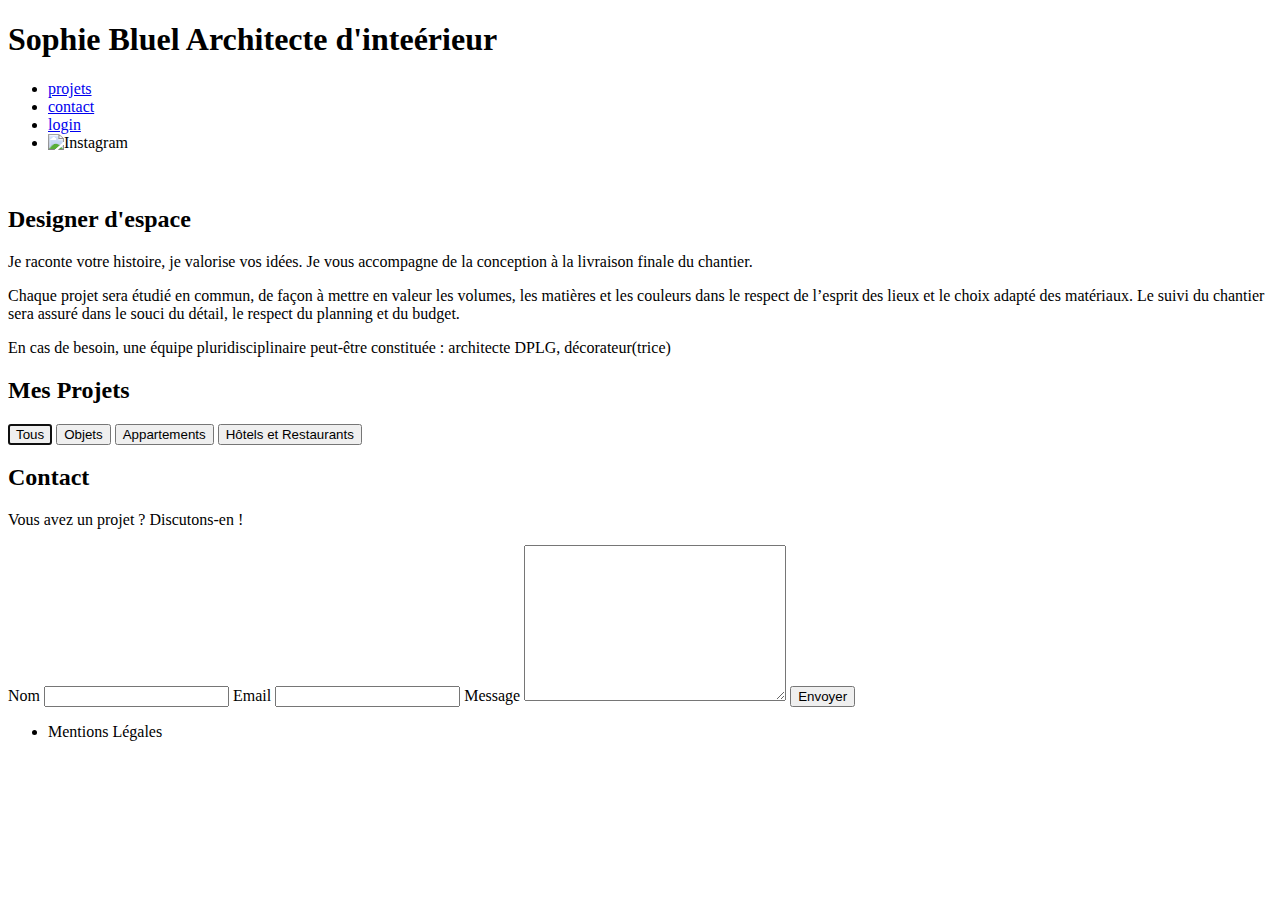
==== FrontEnd/index.html @ 13c51a47 "Page de connexion" ====
<!DOCTYPE html>
<html lang="fr">
<head>
	<meta charset="UTF-8">
	<title>Sophie Bluel - Architecte d'intérieur</title>
	<meta name="viewport" content="width=device-width, initial-scale=1.0">
	<link rel="preconnect" href="https://fonts.googleapis.com">
	<link rel="preconnect" href="https://fonts.gstatic.com" crossorigin>
	<link href="https://fonts.googleapis.com/css2?family=Syne:wght@700;800&family=Work+Sans&display=swap" rel="stylesheet">
	<meta name="description" content="">
	<link rel="stylesheet" href="./assets/style.css">
</head>
<body>
<header>
	<h1>Sophie Bluel <span>Architecte d'inteérieur</span></h1>
	<nav>
		<ul>
			<li><a href="#portfolio">projets</a></li>
			<li><a href="#contact">contact</a></li>
			<li><a href="login.html">login</a></li>
			<li><img src="./assets/icons/instagram.png" alt="Instagram"></li>
		</ul>
	</nav>
</header>
<main>
	<section id="introduction">
		<figure>
			<img src="./assets/images/sophie-bluel.png" alt="">
		</figure>
		<article>
			<h2>Designer d'espace</h2>
			<p>Je raconte votre histoire, je valorise vos idées. Je vous accompagne de la conception à la livraison finale du chantier.</p>
			<p>Chaque projet sera étudié en commun, de façon à mettre en valeur les volumes, les matières et les couleurs dans le respect de l’esprit des lieux et le choix adapté des matériaux. Le suivi du chantier sera assuré dans le souci du détail, le respect du planning et du budget.</p>
			<p>En cas de besoin, une équipe pluridisciplinaire peut-être constituée : architecte DPLG, décorateur(trice)</p>
		</article>
	</section>
	<section id="portfolio">
		<script src="works.js"></script>
		<h2>Mes Projets</h2>
		<div class="Bouton-Filter">
			<button id="Boutton-Filter-Tous" autofocus>Tous</button>
			<button id="Boutton-Filter-Objets">Objets</button>
			<button id="Boutton-Filter-Appartements">Appartements</button>
			<button id="Boutton-Filter-Hotels-Et-Restaurants">Hôtels et Restaurants</button>
		</div>
		<div class="gallery">
		</div>
	</section>
	<section id="contact">
		<h2>Contact</h2>
		<p>Vous avez un projet ? Discutons-en !</p>
		<form action="#" method="post">
			<label for="name">Nom</label>
			<input type="text" name="name" id="name">
			<label for="email">Email</label>
			<input type="email" name="email" id="email">
			<label for="message">Message</label>
			<textarea name="message" id="message" cols="30" rows="10"></textarea>
			<input type="submit" value="Envoyer">
		</form>
	</section>
</main>

<footer>
	<nav>
		<ul>
			<li>Mentions Légales</li>
		</ul>
	</nav>
</footer>
</body>
</html>
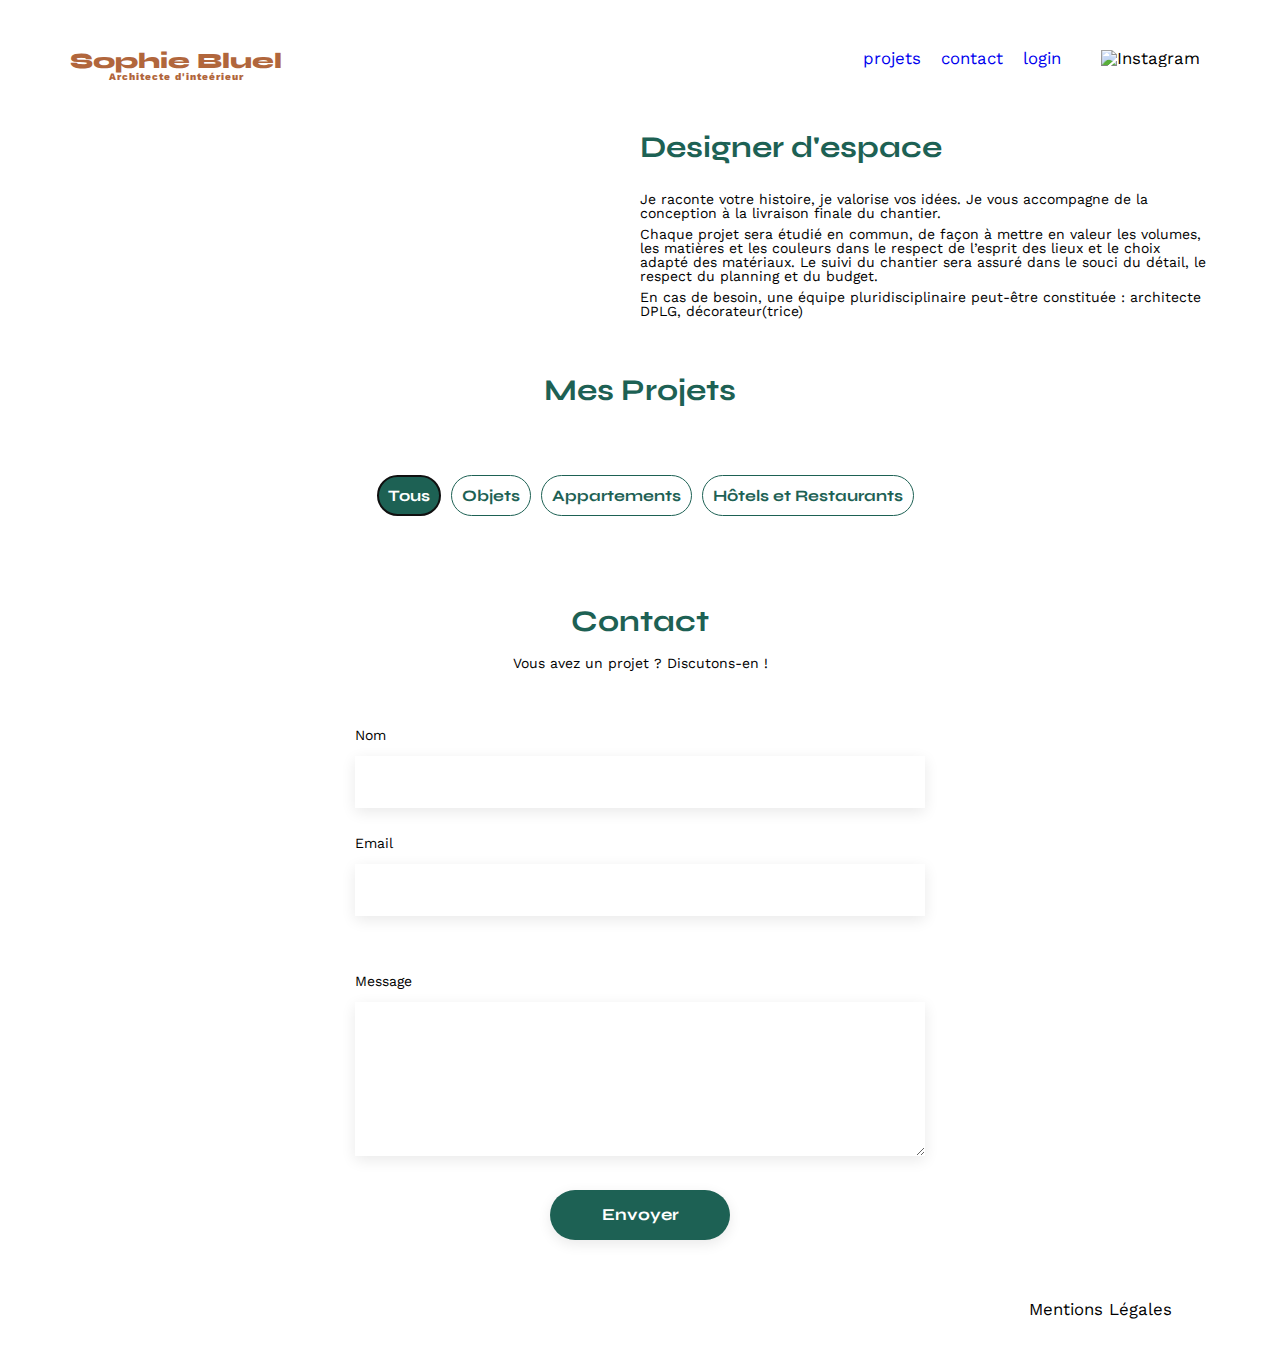
==== commit e3e35175: "Ajout Boite Modale" ====
--- a/FrontEnd/index.html
+++ b/FrontEnd/index.html
@@ -7,25 +7,38 @@
 	<link rel="preconnect" href="https://fonts.googleapis.com">
 	<link rel="preconnect" href="https://fonts.gstatic.com" crossorigin>
 	<link href="https://fonts.googleapis.com/css2?family=Syne:wght@700;800&family=Work+Sans&display=swap" rel="stylesheet">
+	<link rel="stylesheet" href="https://cdnjs.cloudflare.com/ajax/libs/font-awesome/6.2.1/css/all.min.css" integrity="sha512-MV7K8+y+gLIBoVD59lQIYicR65iaqukzvf/nwasF0nqhPay5w/9lJmVM2hMDcnK1OnMGCdVK+iQrJ7lzPJQd1w==" crossorigin="anonymous" referrerpolicy="no-referrer" />
 	<meta name="description" content="">
 	<link rel="stylesheet" href="./assets/style.css">
 </head>
 <body>
 <header>
-	<h1>Sophie Bluel <span>Architecte d'inteérieur</span></h1>
-	<nav>
-		<ul>
-			<li><a href="#portfolio">projets</a></li>
-			<li><a href="#contact">contact</a></li>
-			<li><a href="login.html">login</a></li>
-			<li><img src="./assets/icons/instagram.png" alt="Instagram"></li>
-		</ul>
-	</nav>
+	<div class="editMode">
+		<i class="fa-regular fa-pen-to-square"></i>
+		<p>mode édition</p>
+		<button  id="Boutton-Publier-Changements">publier les changements</button>
+	</div>
+	<div class="divHeader">
+		<h1>Sophie Bluel <span>Architecte d'inteérieur</span></h1>
+		<nav>
+			<ul class="navigationBar">
+				<li><a href="#portfolio">projets</a></li>
+				<li><a href="#contact">contact</a></li>
+				<li><a href="login.html" id="Login">login</a></li>
+				<li><a href="login.html" id="Logout">logout</a></li>
+				<li><img src="./assets/icons/instagram.png" alt="Instagram"></li>
+			</ul>
+		</nav>
+	</div>
 </header>
 <main>
 	<section id="introduction">
 		<figure>
 			<img src="./assets/images/sophie-bluel.png" alt="">
+			<figcaption class="Modifier-Image">
+				<i class="fa-regular fa-pen-to-square"></i>
+				<a href="#openModale"><p> modifier</p></a>
+			</figcaption>
 		</figure>
 		<article>
 			<h2>Designer d'espace</h2>
@@ -36,13 +49,33 @@
 	</section>
 	<section id="portfolio">
 		<script src="works.js"></script>
-		<h2>Mes Projets</h2>
+		<div class="Projets">
+			<h2>Mes Projets</h2>
+			<i class="fa-regular fa-pen-to-square" id="Modale"></i>
+			<a href="#openModale" class="Lien-Open-Modale"><p>modifier</p></a>
+		</div>
+		<aside id="openModale" aria-hidden="true" role="dialog" aria-labelledby="titlemodal" aria-modal="false" style="display: none;">
+			<div class="Modale-Wrap">
+				<div class="Modal-Close">
+					<a href="#"><i class="fa-solid fa-xmark icone"></i></a>
+				</div>
+				<h2 id="titlemodal">Galerie photo</h2>
+				<div class="galeriePhotoModale"></div>
+				<div class="Button-Modale">
+					<button class="Ajout-Button-Modale">Ajouter une photo</button>
+					<a href="#" class="Supprimer-Button-Modale">Supprimer la galerie</a>
+				</div>
+			</div>
+		</aside>
+		<script src="modale.js"></script>
+		
 		<div class="Bouton-Filter">
 			<button id="Boutton-Filter-Tous" autofocus>Tous</button>
 			<button id="Boutton-Filter-Objets">Objets</button>
 			<button id="Boutton-Filter-Appartements">Appartements</button>
 			<button id="Boutton-Filter-Hotels-Et-Restaurants">Hôtels et Restaurants</button>
 		</div>
+		<script src="login.js"></script>
 		<div class="gallery">
 		</div>
 	</section>
@@ -59,6 +92,7 @@
 			<input type="submit" value="Envoyer">
 		</form>
 	</section>
+	
 </main>
 
 <footer>
--- a/FrontEnd/assets/style.css
+++ b/FrontEnd/assets/style.css
@@ -0,0 +1,505 @@
+/* http://meyerweb.com/eric/tools/css/reset/
+   v2.0 | 20110126
+   License: none (public domain)
+*/
+
+html, body, div, span, applet, object, iframe,
+h1, h2, h3, h4, h5, h6, p, blockquote, pre,
+a, abbr, acronym, address, big, cite, code,
+del, dfn, em, img, ins, kbd, q, s, samp,
+small, strike, strong, sub, sup, tt, var,
+b, u, i, center,
+dl, dt, dd, ol, ul, li,
+fieldset, form, label, legend,
+table, caption, tbody, tfoot, thead, tr, th, td,
+article, aside, canvas, details, embed,
+figure, figcaption, footer, header, hgroup,
+menu, nav, output, ruby, section, summary,
+time, mark, audio, video {
+	margin: 0;
+	padding: 0;
+	border: 0;
+	font-size: 100%;
+	font: inherit;
+	vertical-align: baseline;
+}
+/* HTML5 display-role reset for older browsers */
+article, aside, details, figcaption, figure,
+footer, header, hgroup, menu, nav, section {
+	display: block;
+}
+body {
+	line-height: 1;
+}
+ol, ul {
+	list-style: none;
+}
+blockquote, q {
+	quotes: none;
+}
+blockquote:before, blockquote:after,
+q:before, q:after {
+	content: '';
+	content: none;
+}
+table {
+	border-collapse: collapse;
+	border-spacing: 0;
+}
+/** end reset css**/
+body {
+	margin:auto;
+	font-family: 'Work Sans' ;
+	font-size: 14px;
+}
+
+body {
+	max-width: 1140px;
+}
+
+
+header {
+	display: flex;
+	justify-content: space-between;
+	margin: 50px 0
+}
+section {
+	margin: 50px 0
+}
+
+h1{
+	display: flex;
+	flex-direction: column;
+	font-family: 'Syne';
+	font-size: 22px;
+	font-weight: 800;
+	color: #B1663C
+}
+
+h1 > span {
+	font-family: 'Work Sans';
+	font-size:10px;
+	letter-spacing: 0.1em;
+;
+}
+
+h2{
+	font-family: 'Syne';
+	font-weight: 700;
+	font-size: 30px;
+	color: #1D6154
+}
+nav ul {
+	display: flex;
+	align-items: center;
+	list-style-type: none;
+
+}
+nav li {
+	padding: 0 10px;
+	font-size: 1.2em;
+}
+
+li:hover {
+	color: #B1663C;
+}
+
+li a:hover {
+	color: #B1663C;
+}
+
+a {
+	text-decoration: none;
+}
+
+a :focus  {
+	text-decoration: none;
+}
+
+a :active  {
+	text-decoration: none;
+}
+
+#introduction {
+	display: flex;
+	align-items: center;
+}
+#introduction figure {
+	flex: 1
+}
+#introduction img {
+	display: block;
+	margin: auto;
+	width: 80%;
+}
+
+#introduction article {
+	flex: 1
+}
+#introduction h2 {
+	margin-bottom: 1em;
+}
+
+#introduction p {
+	margin-bottom: 0.5em;
+}
+#portfolio h2 {
+	text-align: center;
+	margin-bottom: 1em;
+}
+.gallery {
+	width: 100%;
+	display: grid;
+	grid-template-columns: 1fr 1fr 1fr;
+	grid-column-gap: 20px;
+	grid-row-gap: 20px;
+}
+
+.gallery img {
+	width: 100%;
+
+}
+#contact {
+	width: 50%;
+margin: auto;
+}
+#contact > * {
+	text-align: center;
+
+}
+#contact h2{
+	margin-bottom: 20px;
+}
+#contact form {
+	text-align: left;
+	margin-top:30px;
+	display: flex;
+	flex-direction: column;
+}
+
+#contact input {
+	height: 50px;
+	font-size: 1.2em;
+	border: none;
+	box-shadow: 0px 4px 14px rgba(0, 0, 0, 0.09);
+}
+#contact label {
+	margin: 2em 0 1em 0;
+}
+#contact textarea {
+	border: none;
+	box-shadow: 0px 4px 14px rgba(0, 0, 0, 0.09);
+}
+
+input[type="submit"]{
+	font-family: 'Syne';
+	font-weight: 700;
+	color: white;
+	background-color: #1D6154;
+	margin : 2em auto ;
+	width: 180px;
+	text-align: center;
+	border-radius: 60px ;
+}
+
+footer nav ul {
+	display: flex;
+	justify-content: flex-end;
+	margin: 2em
+}
+
+
+/*Bouttons filtre*/
+
+.Bouton-Filter {
+	display: flex;
+	flex-direction: row;
+	justify-content: center;
+	align-items: center;
+	margin-bottom: 40px;
+	margin-top: 40px;
+}
+
+button {
+	border: 1px solid #1D6154;
+	border-radius: 60px;
+	font-family: 'Syne';
+	font-style: normal;
+	font-weight: 700;
+	font-size: 16px;
+	line-height: 19px;
+	color: #1D6154;
+	text-align: center;
+	margin-left: 10px;
+	background-color: white;
+	padding: 10px;
+}
+
+button:hover {
+	background-color: #1D6154;
+	color: white;
+}
+
+button:active {
+	background-color: #1D6154;
+	color: white;
+}
+
+
+button:focus {
+	background-color: #1D6154;
+	color: white;
+}
+
+.ConexionBox {
+	display: flex;
+	flex-direction: column;
+	justify-content: center;
+	width: 40%;
+	margin: auto;
+	text-align: left;
+}
+
+
+.ConexionBox h2 {
+	text-align: center;
+}
+
+.ConexionBox p {
+	font-family: 'Work Sans';
+	font-style: normal;
+	font-weight: 500;
+	font-size: 14px;
+	line-height: 16px;
+	color: #3D3D3D;
+}
+
+.ConexionBox a {
+	font-family: 'Work Sans';
+	font-style: normal;
+	font-weight: 500;
+	font-size: 14px;
+	line-height: 16px;
+	text-decoration-line: underline;
+	color: black;
+	margin-bottom: 379px;
+	align-self: center;
+}
+
+#email{
+	margin-bottom: 30px;
+}
+
+#password,
+.ConexionBox h2 {
+	margin-bottom: 37px;
+}
+
+.Boutton-Send-Id {
+	margin-bottom: 28px;
+	background-color:#1D6154 ;
+	width: 179px;
+	align-self: center;
+	text-align: center;
+}
+
+.Boutton-Send-Id p {
+	color: #FFFFFF;
+	font-family: 'Syne';
+	font-style: normal;
+	font-weight: 700;
+	font-size: 14px;
+	line-height: 17px;
+	text-align: center;
+	align-self: center;
+}
+
+#password,
+#email {
+	background: #FFFFFF;
+	box-shadow: 0px 4px 14px rgba(0, 0, 0, 0.09);
+	border: none;
+	height: 50px;
+}
+
+.Modifier-Image {
+	margin-left: 10%;
+	margin-top: 1em;
+	display: flex;
+	flex-direction: row;
+	visibility: hidden;
+}
+
+/*Mode édition*/
+
+header {
+	display: flex;
+	flex-direction: column;
+}
+
+.divHeader {
+	display: flex;
+	flex-direction: row;
+	justify-content: space-between;
+	text-align: center;
+}
+
+.editMode {
+	background-color: black;
+	width: 100%;
+	height: 59px;
+	max-width: none;
+	display: flex;
+	flex-direction: row;
+	justify-content: center;
+	align-items: center;
+	margin-top: 0px;
+	margin-bottom: 30px;
+	visibility: hidden;
+	position: absolute;
+}
+
+
+.editMode p {
+	font-family: 'Work Sans';
+	font-style: normal;
+	font-weight: 400;
+	font-size: 16px;
+	line-height: 19px;
+	text-align: center;
+	color: #FFFFFF;
+	margin-right: 10px;
+}
+
+.editMode i {
+	color: white;
+	background-color: black;
+	margin-right: 8px;
+}
+
+#Boutton-Publier-Changements {
+	border-color: #FFFFFF;
+	font-family: 'Work Sans';
+	font-style: normal;
+	font-weight: 500;
+	font-size: 14px;
+	line-height: 16px;
+	text-align: center;
+	color: #000000;
+	padding: 8px 15px;
+}
+
+.messageErreur {
+	margin-bottom: 20px;
+	border-color: red;
+	align-self: center;
+}
+
+i {
+	color: #000000;
+}
+
+#Logout {
+	display: none;
+}
+
+#Modale {
+	display: none;
+	margin-left: 20px;
+}
+
+.Projets {
+	display: flex;
+	flex-direction: row;
+	align-items: center;
+	justify-content: center;
+	align-content: center;
+	
+}
+
+.Projets p,
+.Projets i {
+	margin-bottom: 2em;
+}
+
+/*Modale */
+
+#openModale {
+	display: flex;
+	justify-content: center;
+	align-items: center;
+	position: absolute;
+	background-color: #FFFFFF;
+	border-radius: 1em;
+	width: 100%;
+	height: 100%;
+	top: 0;
+	left: 0;
+	position: fixed;
+	background: rgba(0, 0, 0, 0.2);
+}
+
+.Lien-Open-Modale {
+	display: none;
+}
+
+#titlemodal {
+	font-family: 'Work Sans';
+	font-style: normal;
+	font-weight: 400;
+	font-size: 26px;
+	line-height: 30px;
+	text-align: center;
+	color: #000000;
+}
+
+.Modale-Wrap {
+	width: 40%;
+	height: 60%;
+	background-color: #FFFFFF;
+	border-radius: 10px;
+}
+
+.Modal-Close {
+	display: flex;
+	justify-content: flex-end;
+	margin-bottom: 2em;
+	margin-right: 2em;
+	margin-top: 2em;
+}
+
+.Button-Modale {
+	display: flex;
+	flex-direction: column;
+	align-items: center;
+}
+
+.galeriePhotoModale {
+	display: flex;
+	justify-content: center;
+	flex-wrap: wrap;
+	border-bottom: 1px solid #B3B3B3;
+	width: 70%;
+	margin-left: 15%;
+	margin-bottom: 2em;
+	align-items: center;
+}
+
+.Ajout-Button-Modale {
+	color: #FFFFFF;
+	font-family: 'syne';
+	font-weight: 700;
+	font-size: 14px;
+	line-height: 17px;
+	background-color: #1D6154;
+	border: 1px solid #1D6154;
+	width: 200px;
+	border-radius: 60px;
+	padding: 0.5em 0.3em 0.5em 0.3em;
+	margin-bottom: 1em;
+	cursor: pointer;
+}
+
+.Supprimer-Button-Modale {
+	color: #D65353;
+}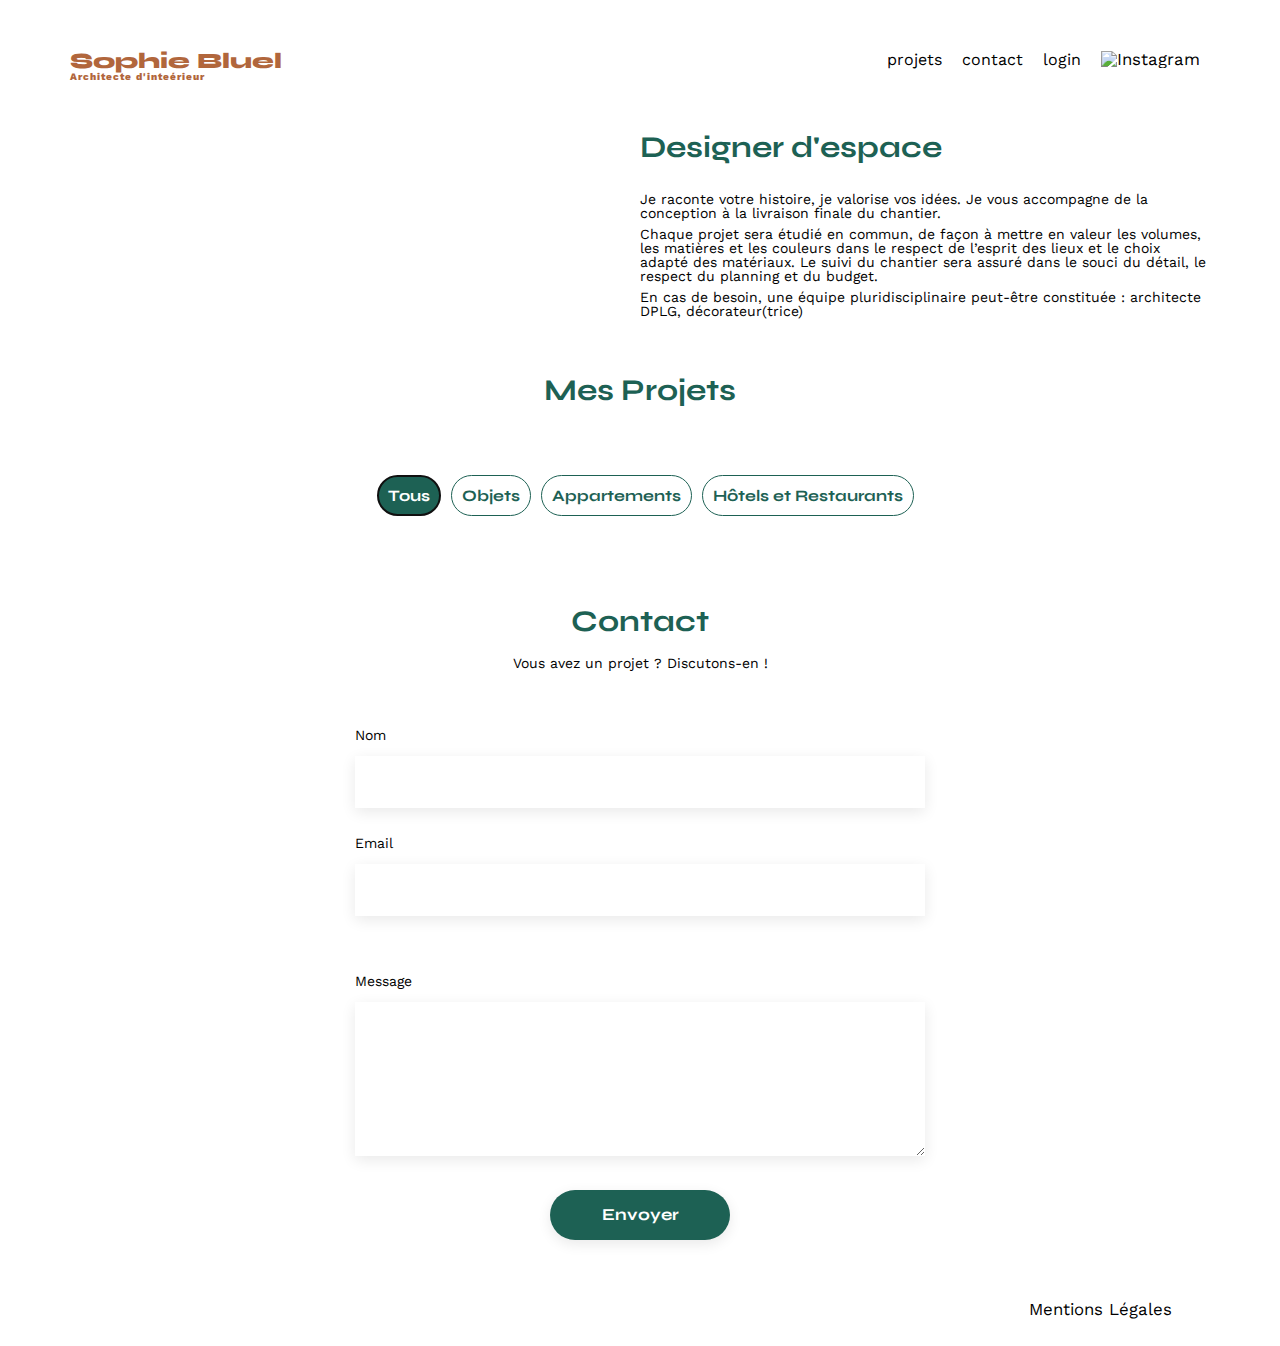
==== commit 6630cc82: "modale" ====
--- a/FrontEnd/index.html
+++ b/FrontEnd/index.html
@@ -25,7 +25,7 @@
 				<li><a href="#portfolio">projets</a></li>
 				<li><a href="#contact">contact</a></li>
 				<li><a href="login.html" id="Login">login</a></li>
-				<li><a href="login.html" id="Logout">logout</a></li>
+				<li><a href="index.html" id="Logout">logout</a></li>
 				<li><img src="./assets/icons/instagram.png" alt="Instagram"></li>
 			</ul>
 		</nav>
@@ -37,7 +37,7 @@
 			<img src="./assets/images/sophie-bluel.png" alt="">
 			<figcaption class="Modifier-Image">
 				<i class="fa-regular fa-pen-to-square"></i>
-				<a href="#openModale"><p> modifier</p></a>
+				<a href="#" class="Modale-link"><p> modifier</p></a>
 			</figcaption>
 		</figure>
 		<article>
@@ -52,18 +52,44 @@
 		<div class="Projets">
 			<h2>Mes Projets</h2>
 			<i class="fa-regular fa-pen-to-square" id="Modale"></i>
-			<a href="#openModale" class="Lien-Open-Modale"><p>modifier</p></a>
+			<a href="#openModale" class="Lien-Open-Modale Modale-link"><p>modifier</p></a>
 		</div>
+		
 		<aside id="openModale" aria-hidden="true" role="dialog" aria-labelledby="titlemodal" aria-modal="false" style="display: none;">
-			<div class="Modale-Wrap">
+			<div class="Modale-Wrap Modale-Edit">
 				<div class="Modal-Close">
-					<a href="#"><i class="fa-solid fa-xmark icone"></i></a>
+					<a href="#" class="Close-Modale-1"><i class="fa-solid fa-xmark icone"></i></a>
 				</div>
 				<h2 id="titlemodal">Galerie photo</h2>
 				<div class="galeriePhotoModale"></div>
 				<div class="Button-Modale">
 					<button class="Ajout-Button-Modale">Ajouter une photo</button>
 					<a href="#" class="Supprimer-Button-Modale">Supprimer la galerie</a>
+				</div>
+			</div>
+			<div class="Modale-Wrap Modale-Add" style="display: none;">
+				<div class="Buttons-Navigation-Modale">
+					<i class="fa-solid fa-arrow-left-long"></i>
+					<a href="#" class="Close-Modale-2"><i class="fa-solid fa-xmark icone"></i></a>
+				</div>
+				<h2>Ajout photo</h2>
+				<div class="Ajout-Photos-Modale">
+					<i class="fa-regular fa-image fa-3x"></i>
+					<input type="submit" value="+ Ajouter photo"></input>
+					<p>jpg, png : 4mo max</p>
+				</div>
+				<div class="Infos-Photos-Modale">
+					<label for="titre">Titre</label>
+					<input type="¨text" name="titre" id="titre"></input>
+					<label for="categorie">Catégorie</label>
+					<select type="text" name="categorie" id="category">
+						<option selected disabled></option>
+						<option value="Objets">Objets</option>
+						<option value="Appartements">Appartements</option>
+						<option value="Hotels & restaurants">Hotels & restaurants</option>
+					</select>
+					<div class="Border"></div>
+					<input type="submit" value="valider" id="valider"></input>
 				</div>
 			</div>
 		</aside>
--- a/FrontEnd/assets/style.css
+++ b/FrontEnd/assets/style.css
@@ -53,8 +53,12 @@
 	font-size: 14px;
 }
 
-body {
+main,
+footer,
+.divHeader {
 	max-width: 1140px;
+	margin-left: auto;
+	margin-right: auto;
 }
 
 
@@ -83,6 +87,10 @@
 ;
 }
 
+.divHeader h1 {
+	text-align: left;
+}
+
 h2{
 	font-family: 'Syne';
 	font-weight: 700;
@@ -129,8 +137,8 @@
 }
 #introduction img {
 	display: block;
+	width: 80%;
 	margin: auto;
-	width: 80%;
 }
 
 #introduction article {
@@ -161,7 +169,7 @@
 }
 #contact {
 	width: 50%;
-margin: auto;
+	margin: auto;
 }
 #contact > * {
 	text-align: center;
@@ -323,11 +331,11 @@
 }
 
 .Modifier-Image {
-	margin-left: 10%;
 	margin-top: 1em;
 	display: flex;
 	flex-direction: row;
 	visibility: hidden;
+	margin-left: 10%;
 }
 
 /*Mode édition*/
@@ -342,6 +350,7 @@
 	flex-direction: row;
 	justify-content: space-between;
 	text-align: center;
+	width: 100%;
 }
 
 .editMode {
@@ -357,6 +366,7 @@
 	margin-bottom: 30px;
 	visibility: hidden;
 	position: absolute;
+	margin-left: 0%;
 }
 
 
@@ -422,21 +432,23 @@
 	margin-bottom: 2em;
 }
 
+.Modale-link {
+	margin-left: 10px;
+}
+
 /*Modale */
 
 #openModale {
 	display: flex;
 	justify-content: center;
 	align-items: center;
-	position: absolute;
 	background-color: #FFFFFF;
-	border-radius: 1em;
 	width: 100%;
 	height: 100%;
 	top: 0;
 	left: 0;
+	background: rgba(0, 0, 0, 0.2);
 	position: fixed;
-	background: rgba(0, 0, 0, 0.2);
 }
 
 .Lien-Open-Modale {
@@ -454,10 +466,12 @@
 }
 
 .Modale-Wrap {
-	width: 40%;
-	height: 60%;
+	width: 50%;
+	height: auto;
 	background-color: #FFFFFF;
 	border-radius: 10px;
+	/*max-height: 750px;*/
+	min-width: 250px;
 }
 
 .Modal-Close {
@@ -466,6 +480,7 @@
 	margin-bottom: 2em;
 	margin-right: 2em;
 	margin-top: 2em;
+	height: 2px;
 }
 
 .Button-Modale {
@@ -479,8 +494,8 @@
 	justify-content: center;
 	flex-wrap: wrap;
 	border-bottom: 1px solid #B3B3B3;
-	width: 70%;
-	margin-left: 15%;
+	width: 75%;
+	margin-left: 13%;
 	margin-bottom: 2em;
 	align-items: center;
 }
@@ -502,4 +517,182 @@
 
 .Supprimer-Button-Modale {
 	color: #D65353;
+	margin-bottom: 30px;
+}
+
+/*Inside Modale*/
+
+.Images-Modale {
+	display: grid;
+	grid-template-columns: 1fr 1fr 1fr 1fr 1fr;
+	grid-column-gap: 10px;
+	grid-row-gap: 10px;
+	margin-bottom: 10px;
+}
+
+.divIcon {
+	top: 0;
+	left: 0;
+	display: flex;
+	flex-direction: row;
+	width: 100%;
+	justify-content: end;
+}
+
+.divIcon a {
+	background-color: #000000;
+	border-radius: 2px;
+	margin-top: 7%;
+	margin-right: 5%;
+}
+
+.divIcon i {
+	padding: 2px;
+	border-radius: 5px;
+}
+
+.fa-trash-can,
+.fa-arrows-up-down-left-right {
+	color: white;
+	background-color: #000000;
+}
+
+.fa-arrows-up-down-left-right {
+	margin-right: 10%;
+}
+
+.fa-arrow-left-long {
+	margin-left: 5%;
+}
+
+/*img:hover + .fa-arrows-up-down-left-right{
+	display: block;
+}*/
+.Modale-Wrap h2 {
+	font-family: 'Work Sans';
+	font-style: normal;
+	font-weight: 400;
+	font-size: 26px;
+	line-height: 30px;
+	text-align: center;
+	color: #000000;
+}
+
+
+/*Modale page 2*/
+
+.Buttons-Navigation-Modale {
+	display: flex;
+	justify-content: space-between;
+	margin-bottom: 2em;
+	margin-right: 2em;
+	margin-top: 2em;
+	height: 2px;
+}
+
+.Ajout-Photos-Modale{
+	display: flex;
+	flex-direction: column;
+	align-items: center;
+	justify-content: center;
+	width: 75%;
+	margin-left: 13%;
+	background-color: #E8F1F6;
+	border-radius: 3px;
+	margin-bottom: 10px;
+}
+
+.fa-image {
+	color: #B9C5CC;
+	background-color: #E8F1F6;
+}
+
+.Ajout-Photos-Modale input{
+	color:#306685 ;
+	background-color: #CBD6DC;
+	border-color: #CBD6DC;
+	box-shadow: none;
+	padding: 10px 5px;
+	border-style: none;
+	margin-bottom: 5px;
+	margin-top: 0px;
+}
+
+.Ajout-Photos-Modale i {
+	margin-top: 20px;
+	margin-bottom: 20px;
+}
+
+.Ajout-Photos-Modale p {
+	font-family: 'Work Sans';
+	font-style: normal;
+	font-weight: 400;
+	font-size: 10px;
+	line-height: 12px;
+	text-align: center;
+	margin-bottom: 15px;
+	margin-top: 0px;
+}
+
+.Infos-Photos-Modale {
+	display: flex;
+	flex-direction: column;
+	justify-content: center;
+	width: 75%;
+	margin-left: 13%;
+}
+
+.Infos-Photos-Modale input,
+.Infos-Photos-Modale select {
+	box-shadow: 0px 4px 14px rgba(0, 0, 0, 0.09);
+	border-style: none;
+	margin-top: 5px;
+	margin-bottom: 15px;
+	height: 25px;
+}
+
+.Infos-Photos-Modale #valider {
+	background: #A7A7A7;
+	border-radius: 60px;
+	margin-top: 10px;
+	margin-bottom: 30px;
+}
+
+.Border {
+	border-bottom: 1px solid #B3B3B3;
+	margin-top: 15px ;
+	margin-bottom: 15px;
+}
+
+.Infos-Photos-Modale #valider:hover {
+	background-color: #1D6154;
+}
+
+/*détails*/
+
+#Login {
+	margin-right: -20px;
+}
+
+.divHeader a:hover{
+	font-family: 'Work Sans';
+	font-style: normal;
+	font-weight: 700;
+	font-size: 16px;
+	line-height: 19px;
+	color: #000000;
+}
+
+.divHeader a {
+	font-family: 'Work Sans';
+	font-style: normal;
+	font-weight: 400;
+	font-size: 16px;
+	line-height: 19px;
+	color: #000000;
+}
+
+.Image-Add {
+	width: 40% ;
+	object-fit: contain;
 }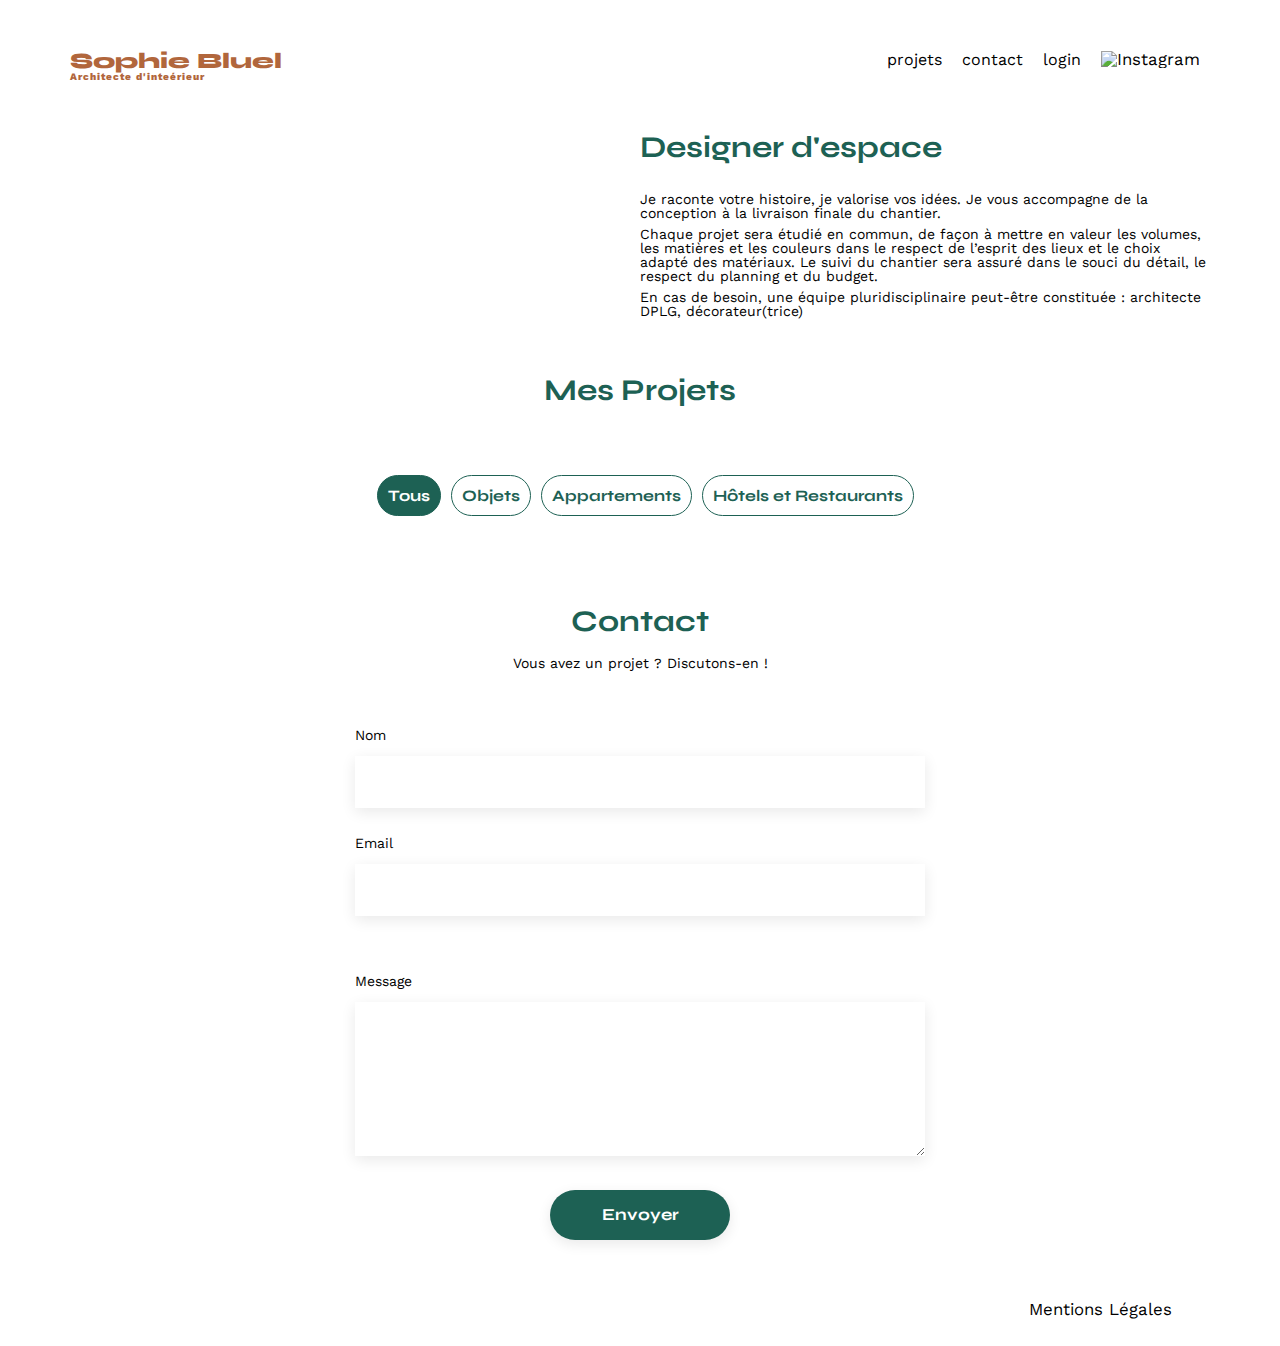
==== commit 68327104: "Correction d´erreurs dans la console" ====
--- a/FrontEnd/index.html
+++ b/FrontEnd/index.html
@@ -55,7 +55,7 @@
 			<a href="#openModale" class="Lien-Open-Modale Modale-link"><p>modifier</p></a>
 		</div>
 		
-		<aside id="openModale" aria-hidden="true" role="dialog" aria-labelledby="titlemodal" aria-modal="false" style="display: none;">
+		<aside id="openModale" aria-hidden="true" role="dialog" aria-labelledby="titlemodal" aria-modal="false">
 			<div class="Modale-Wrap Modale-Edit">
 				<div class="Modal-Close">
 					<a href="#" class="Close-Modale-1"><i class="fa-solid fa-xmark icone"></i></a>
@@ -67,7 +67,7 @@
 					<a href="#" class="Supprimer-Button-Modale">Supprimer la galerie</a>
 				</div>
 			</div>
-			<div class="Modale-Wrap Modale-Add" style="display: none;">
+			<div class="Modale-Wrap Modale-Add">
 				<div class="Buttons-Navigation-Modale">
 					<i class="fa-solid fa-arrow-left-long"></i>
 					<a href="#" class="Close-Modale-2"><i class="fa-solid fa-xmark icone"></i></a>
@@ -96,7 +96,7 @@
 		<script src="modale.js"></script>
 		
 		<div class="Bouton-Filter">
-			<button id="Boutton-Filter-Tous" autofocus>Tous</button>
+			<button id="Boutton-Filter-Tous">Tous</button>
 			<button id="Boutton-Filter-Objets">Objets</button>
 			<button id="Boutton-Filter-Appartements">Appartements</button>
 			<button id="Boutton-Filter-Hotels-Et-Restaurants">Hôtels et Restaurants</button>
--- a/FrontEnd/assets/style.css
+++ b/FrontEnd/assets/style.css
@@ -139,6 +139,7 @@
 	display: block;
 	width: 80%;
 	margin: auto;
+	margin-top: 10%;
 }
 
 #introduction article {
@@ -243,21 +244,6 @@
 	padding: 10px;
 }
 
-button:hover {
-	background-color: #1D6154;
-	color: white;
-}
-
-button:active {
-	background-color: #1D6154;
-	color: white;
-}
-
-
-button:focus {
-	background-color: #1D6154;
-	color: white;
-}
 
 .ConexionBox {
 	display: flex;
@@ -388,7 +374,6 @@
 }
 
 #Boutton-Publier-Changements {
-	border-color: #FFFFFF;
 	font-family: 'Work Sans';
 	font-style: normal;
 	font-weight: 500;
@@ -399,11 +384,12 @@
 	padding: 8px 15px;
 }
 
-.messageErreur {
+.Message-Erreur {
 	margin-bottom: 20px;
-	border-color: red;
 	align-self: center;
-}
+	display: none;
+}
+
 
 i {
 	color: #000000;
@@ -565,9 +551,7 @@
 	margin-left: 5%;
 }
 
-/*img:hover + .fa-arrows-up-down-left-right{
-	display: block;
-}*/
+
 .Modale-Wrap h2 {
 	font-family: 'Work Sans';
 	font-style: normal;
@@ -695,4 +679,38 @@
 .Image-Add {
 	width: 40% ;
 	object-fit: contain;
+}
+
+#openModale,
+.Modale-Add {
+	display: none;
+}
+
+#strong {
+	font-family: 'Work Sans';
+	font-style: normal;
+	font-weight: 700;
+	font-size: 16px;
+	line-height: 19px;
+	color: #000000;
+}
+
+.Modale-link p{
+	font-family: 'Work Sans';
+	font-style: normal;
+	font-weight: 400;
+	font-size: 14px;
+	line-height: 16px;
+	text-align: center;
+	color: #000000;
+}
+
+.Modale-link p:active{
+	font-family: 'Work Sans';
+	font-style: normal;
+	font-weight: 400;
+	font-size: 14px;
+	line-height: 16px;
+	text-align: center;
+	color: #000000;
 }